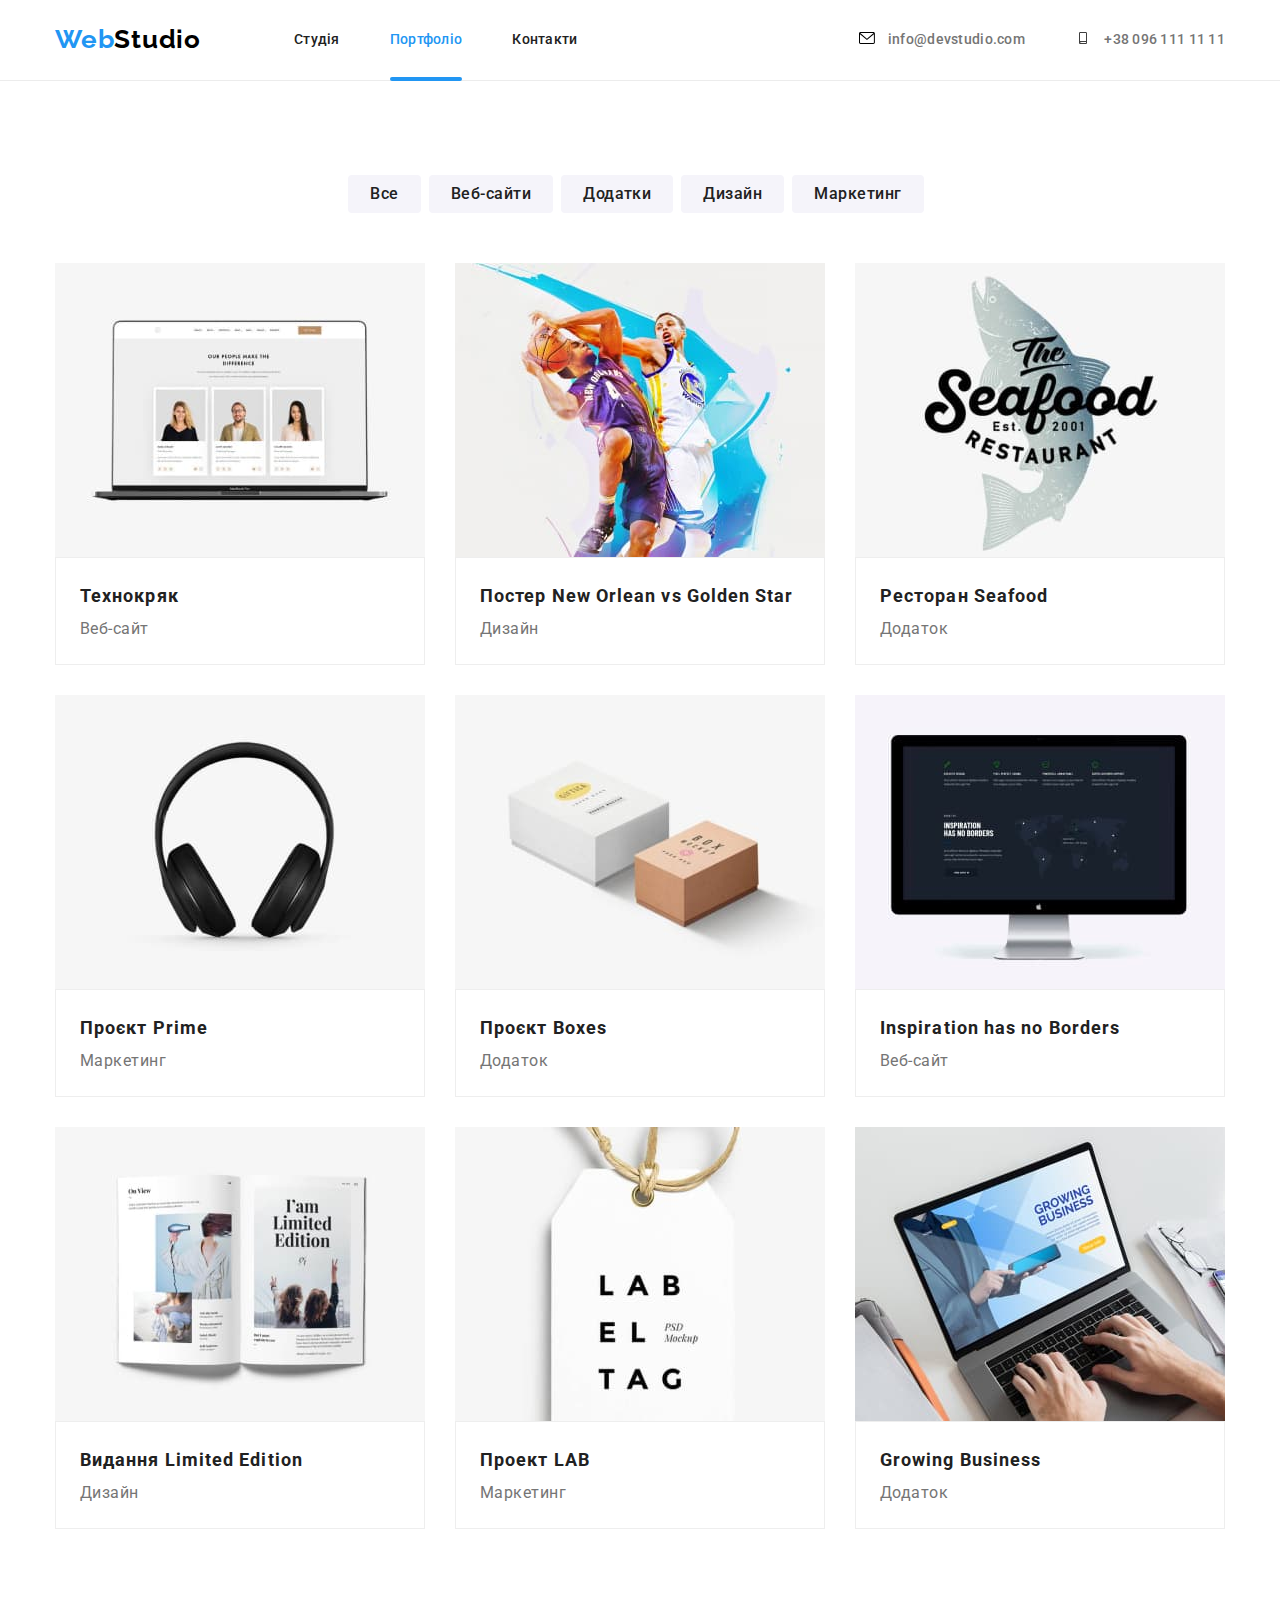
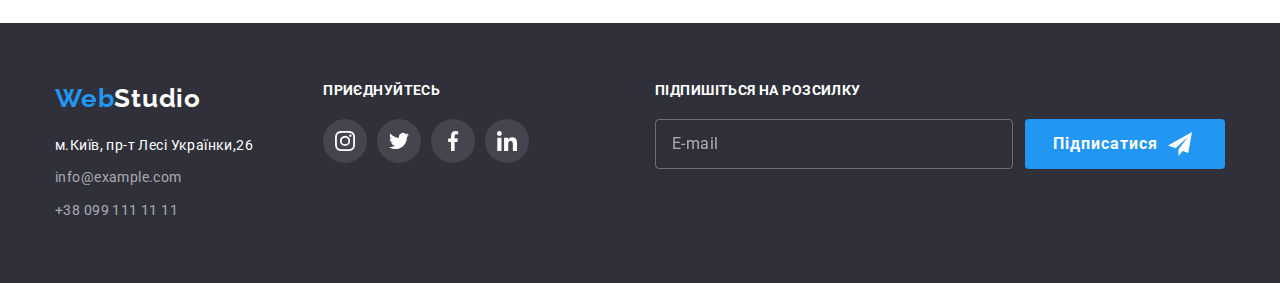
==== portfolio.html @ e6378327 "add scss" ====
<!DOCTYPE html>
<html lang="uk">
  <head>
    <meta charset="UTF-8" />
    <meta http-equiv="X-UA-Compatible" content="IE=edge" />
    <meta name="viewport" content="width=device-width, initial-scale=1.0" />
    <link rel="preconnect" href="https://fonts.googleapis.com" />
    <link rel="preconnect" href="https://fonts.gstatic.com" crossorigin />
    <link
      rel="stylesheet"
      href="https://cdnjs.cloudflare.com/ajax/libs/modern-normalize/1.0.0/modern-normalize.min.css"
    />
    <link
      href="https://fonts.googleapis.com/css2?family=Raleway:wght@700&family=Roboto:wght@400;500;700;900&display=swap"
      rel="stylesheet"
    />
    <link rel="stylesheet" href="./css/style.css" />
    <link rel="stylesheet" href="./css/main.min.css" />
    <title>Портфоліо</title>
  </head>
  <body>
    <header class="page-header">
      <div class="container header-flex">
        <a href="./index.html" class="site-logo"
          ><span class="web-logo-part">Web</span>Studio</a
        >
        <nav class="header-nav">
          <ul class="site-nav-list">
            <li class="item">
              <a class="link" href="./index.html">Студія</a>
            </li>
            <li class="item">
              <a class="link current" href="./portfolio.html">Портфоліо</a>
            </li>
            <li class="item">
              <a class="link" href="">Контакти</a>
            </li>
          </ul>
        </nav>
        <ul class="contact-links">
          <li class="item">
            <a class="link" href="mailto:info@devstudio.com">
              <svg class="header-icons" width="16" height="12">
                <use href="./images/icons.svg#icon-envelope"></use>
              </svg>
              info@devstudio.com</a
            >
          </li>
          <li class="item">
            <a class="link" href="tel:+380961111111">
              <svg class="header-icons" width="16" height="12">
                <use href="./images/icons.svg#icon-smartphone"></use>
              </svg>
              +38 096 111 11 11</a
            >
          </li>
        </ul>
      </div>
    </header>

    <main class="portfolio-main">
      <section class="filtr-btns">
        <div class="container">
          <ul class="buttons-list">
            <li class="btn-item">
              <button type="button" class="filtr-btn">Все</button>
            </li>
            <li class="btn-item">
              <button type="button" class="filtr-btn">Веб-сайти</button>
            </li>
            <li class="btn-item">
              <button type="button" class="filtr-btn">Додатки</button>
            </li>
            <li class="btn-item">
              <button type="button" class="filtr-btn">Дизайн</button>
            </li>
            <li class="btn-item">
              <button type="button" class="filtr-btn">Маркетинг</button>
            </li>
          </ul>

          <ul class="filtr-items-list">
            <li class="filtr-item">
              <div class="overlay-wrapper">
                <img
                  class="filtr-img"
                  src="./images/img-portfolio1.jpg"
                  alt="Приклад веб-сайта"
                  width="370"
                />
                <p class="overlay-text">
                  Ресурс пропонує комплексні пропозиції з різним рівнем
                  функціоналу та сервісів. Все це дозволить відвідувачу отримати
                  вичерпні відомості про компанію чи приватну особу.
                </p>
              </div>
              <div class="item-description-box">
                <h3 class="item-description-title">Технокряк</h3>
                <p class="item-description-text">Веб-сайт</p>
              </div>
            </li>
            <li class="filtr-item">
              <div class="overlay-wrapper">
                <img
                  class="filtr-img"
                  src="./images/img-portfolio2.jpg"
                  alt="Баскетбольний постер"
                  width="370"
                />
                <p class="overlay-text">
                  Ресурс пропонує комплексні пропозиції з різним рівнем
                  функціоналу та сервісів. Все це дозволить відвідувачу отримати
                  вичерпні відомості про компанію чи приватну особу.
                </p>
              </div>
              <div class="item-description-box">
                <h3 class="item-description-title">
                  Постер New Orlean vs Golden Star
                </h3>
                <p class="item-description-text">Дизайн</p>
              </div>
            </li>
            <li class="filtr-item">
              <div class="overlay-wrapper">
                <img
                  class="filtr-img"
                  src="./images/img-portfolio3.jpg"
                  alt="Логотип рибного ресторану"
                  width="370"
                />
                <p class="overlay-text">
                  Ресурс пропонує комплексні пропозиції з різним рівнем
                  функціоналу та сервісів. Все це дозволить відвідувачу отримати
                  вичерпні відомості про компанію чи приватну особу.
                </p>
              </div>
              <div class="item-description-box">
                <h3 class="item-description-title">Ресторан Seafood</h3>
                <p class="item-description-text">Додаток</p>
              </div>
            </li>
            <li class="filtr-item">
              <div class="overlay-wrapper">
                <img
                  class="filtr-img"
                  src="./images/img-portfolio4.jpg"
                  alt="Зображення навушників"
                  width="370"
                />
                <p class="overlay-text">
                  Ресурс пропонує комплексні пропозиції з різним рівнем
                  функціоналу та сервісів. Все це дозволить відвідувачу отримати
                  вичерпні відомості про компанію чи приватну особу.
                </p>
              </div>
              <div class="item-description-box">
                <h3 class="item-description-title">Проєкт Prime</h3>
                <p class="item-description-text">Маркетинг</p>
              </div>
            </li>
            <li class="filtr-item">
              <div class="overlay-wrapper">
                <img
                  class="filtr-img"
                  src="./images/img-portfolio5.jpg"
                  alt="Зображення коробок"
                  width="370"
                />
                <p class="overlay-text">
                  Ресурс пропонує комплексні пропозиції з різним рівнем
                  функціоналу та сервісів. Все це дозволить відвідувачу отримати
                  вичерпні відомості про компанію чи приватну особу.
                </p>
              </div>
              <div class="item-description-box">
                <h3 class="item-description-title">Проєкт Boxes</h3>
                <p class="item-description-text">Додаток</p>
              </div>
            </li>
            <li class="filtr-item">
              <div class="overlay-wrapper">
                <img
                  class="filtr-img"
                  src="./images/img-portfolio6.jpg"
                  alt="Зображення комп'ютера"
                  width="370"
                />
                <p class="overlay-text">
                  Ресурс пропонує комплексні пропозиції з різним рівнем
                  функціоналу та сервісів. Все це дозволить відвідувачу отримати
                  вичерпні відомості про компанію чи приватну особу.
                </p>
              </div>
              <div class="item-description-box">
                <h3 class="item-description-title">
                  Inspiration has no Borders
                </h3>
                <p class="item-description-text">Веб-сайт</p>
              </div>
            </li>
            <li class="filtr-item">
              <div class="overlay-wrapper">
                <img
                  class="filtr-img"
                  src="./images/img-portfolio7.jpg"
                  alt="Зображення журналу"
                  width="370"
                />
                <p class="overlay-text">
                  Ресурс пропонує комплексні пропозиції з різним рівнем
                  функціоналу та сервісів. Все це дозволить відвідувачу отримати
                  вичерпні відомості про компанію чи приватну особу.
                </p>
              </div>
              <div class="item-description-box">
                <h3 class="item-description-title">Видання Limited Edition</h3>
                <p class="item-description-text">Дизайн</p>
              </div>
            </li>
            <li class="filtr-item">
              <div class="overlay-wrapper">
                <img
                  src="./images/img-portfolio8.jpg"
                  class="filtr-img"
                  alt="Лейбл"
                  width="370"
                />
                <p class="overlay-text">
                  Ресурс пропонує комплексні пропозиції з різним рівнем
                  функціоналу та сервісів. Все це дозволить відвідувачу отримати
                  вичерпні відомості про компанію чи приватну особу.
                </p>
              </div>
              <div class="item-description-box">
                <h3 class="item-description-title">Проект LAB</h3>
                <p class="item-description-text">Маркетинг</p>
              </div>
            </li>
            <li class="filtr-item">
              <div class="overlay-wrapper">
                <img
                  class="filtr-img"
                  src="./images/img-portfolio9.jpg"
                  alt="Зображення праці за ноутбуком"
                  width="370"
                />
                <p class="overlay-text">
                  Ресурс пропонує комплексні пропозиції з різним рівнем
                  функціоналу та сервісів. Все це дозволить відвідувачу отримати
                  вичерпні відомості про компанію чи приватну особу.
                </p>
              </div>

              <div class="item-description-box">
                <h3 class="item-description-title">Growing Business</h3>
                <p class="item-description-text">Додаток</p>
              </div>
            </li>
          </ul>
        </div>
      </section>
    </main>

    <footer class="footer">
      <div class="container footer-container">
        <div class="contact-footer-links">
          <a href="./index.html" class="footer-logo"
            ><span class="web-logo-part">Web</span>Studio</a
          >
          <address>
            <ul class="address-list">
              <li class="address-item">
                <a
                  class="footer-address-link"
                  href="https://goo.gl/maps/e4QjuGKhDgKKB4nHA"
                  target="_blank"
                  rel="noopener norefferer nofollow"
                  >м.Київ, пр-т Лесі Українки,26</a
                >
              </li>
              <li class="address-item">
                <a class="link" href="mailto:info@example.com"
                  >info@example.com</a
                >
              </li>
              <li class="address-item">
                <a class="link" href="tel:+380991111111" target="_blank"
                  >+38 099 111 11 11</a
                >
              </li>
            </ul>
          </address>
        </div>

        <div class="footer-soc">
          <h3 class="footer-title">приєднуйтесь</h3>
          <ul class="footer-soc-list">
            <li class="footer-soc-item">
              <a href="https://www.instagram.com" class="footer-soc-link">
                <svg class="footer-soc-icon" width="20" height="20">
                  <use href="./images/icons.svg#icon-instagram-2"></use>
                </svg>
              </a>
            </li>
            <li class="footer-soc-item">
              <a
                href="https://twitter.com/home?lang=uk"
                class="footer-soc-link"
              >
                <svg class="footer-soc-icon" width="20" height="20">
                  <use href="./images/icons.svg#icon-twitter"></use>
                </svg>
              </a>
            </li>
            <li class="footer-soc-item">
              <a href="https://www.facebook.com" class="footer-soc-link">
                <svg class="footer-soc-icon" width="20" height="20">
                  <use href="./images/icons.svg#icon-facebook-1"></use>
                </svg>
              </a>
            </li>
            <li class="footer-soc-item">
              <a href="https://www.linkedin.com" class="footer-soc-link">
                <svg class="footer-soc-icon" width="20" height="20">
                  <use href="./images/icons.svg#icon-linkedin-1"></use>
                </svg>
              </a>
            </li>
          </ul>
        </div>
        <form class="footer-newsletter">
          <h3 class="newsletter-title">Підпишіться на розсилку</h3>

          <div class="newsletter">
            <input type="email" name="footer-email" placeholder="E-mail" />
            <button type="submit" class="newsletter-btn">
              Підписатися
              <svg class="send-icon" height="24" width="24">
                <use href="./images/icons.svg#icon-send"></use>
              </svg>
            </button>
          </div>
        </form>
      </div>
    </footer>
  </body>
</html>
---- css/main.min.css ----
body{font-family:"Roboto",sans-serif;color:var(--title-text-color)}h1,h2,h3{color:var(--title-main-color);margin:0}ul{list-style:none;margin:0;padding:0}img{display:block;max-width:100%;height:auto}p{margin:0}.container{width:1200px;padding-left:15px;padding-right:15px;margin-left:auto;margin-right:auto}.site-logo{padding-top:24px;padding-bottom:25px;margin-right:93px;font-family:"Raleway";font-weight:700;font-size:26px;line-height:1.19;letter-spacing:.03em;color:#000;text-decoration:none}.web-logo-part{color:var(--logo-secondary-color)}.soc-link{display:flex;width:100%;height:100%;border-radius:50%;justify-content:center;align-items:center;transition:background-color 250ms cubic-bezier(0.4, 0, 0.2, 1)}.soc-links-item{height:44px;width:44px}.soc-links-list{display:flex;justify-content:center;gap:10px}.soc-links-icon{fill:#afb1b8;transition:fill 250ms cubic-bezier(0.4, 0, 0.2, 1)}.soc-link:hover,.soc-link:focus{background-color:var(--logo-secondary-color)}.soc-link:hover .soc-links-icon,.soc-link:focus .soc-links-icon{fill:var(--background-color)}.backdrop{position:fixed;top:0;left:0;width:100%;height:100%;background:rgba(0,0,0,.2);transition:opacity 500ms linear,visibility 500ms}.backdrop.is-hidden{opacity:0;pointer-events:none;visibility:hidden}.modal-close{position:absolute;top:8px;right:8px;width:30px;height:30px;border-radius:50%;background:#fff;border:1px solid rgba(0,0,0,.1);cursor:pointer}.modal-title{font-weight:700;font-size:20px;margin-bottom:12px;line-height:1.15;text-align:center;letter-spacing:.03em;color:var(--title-main-color)}.close-icon{position:absolute;top:50%;left:50%;transform:translate(-50%, -50%);transition:fill 250ms cubic-bezier(0.4, 0, 0.2, 1)}.close-icon:hover,.close-icon:focus{fill:var(--logo-secondary-color)}.form-input{width:100%;height:40px;padding-left:42px;border:1px solid rgba(33,33,33,.2);border-radius:4px;outline:rgba(0,0,0,0);transition:borde-color 250ms cubic-bezier(0.4, 0, 0.2, 1)}.input-title{font-size:12px;line-height:1.16;letter-spacing:.01em;color:#757575;display:block;margin-bottom:4px}.input-wrap:not(:first-child){margin-top:10px}.feedback-form{width:100%;height:120px;padding:12px 16px;margin-bottom:20px;border:1px solid rgba(33,33,33,.2);border-radius:4px;resize:none;outline:rgba(0,0,0,0)}.user-policy-field{margin-bottom:30px}.check-label{font-size:14px;line-height:1.71;letter-spacing:.03em;color:var(--title-text-color);display:flex;align-items:center;cursor:pointer}.user-policy{color:var(--logo-secondary-color);margin-left:5px}.check-label .checkbox-wrap{width:16px;height:15px;display:flex;justify-content:center;align-items:center;border:1.75px solid #212121;border-radius:4px;margin-right:7px;transition:background-color 250ms linear}.policy-check{fill:rgba(0,0,0,0)}.input-check:checked+.checkbox-wrap{background-color:var(--logo-secondary-color);border:none}.input-check:focus+.checkbox-wrap{border-color:var(--logo-secondary-color)}.input-check:checked+.checkbox-wrap .policy-check{fill:var(--background-color)}.input-icon-thumb{position:relative}.modal-icon{position:absolute;top:50%;left:15px;transform:translateY(-50%);transition:fill 250ms cubic-bezier(0.4, 0, 0.2, 1)}.feedback-form::-moz-placeholder{font-size:12px;line-height:1.16;letter-spacing:.01em;color:rgba(117,117,117,.5)}.feedback-form:-ms-input-placeholder{font-size:12px;line-height:1.16;letter-spacing:.01em;color:rgba(117,117,117,.5)}.feedback-form::placeholder{font-size:12px;line-height:1.16;letter-spacing:.01em;color:rgba(117,117,117,.5)}.form-input:focus{border-color:var(--logo-secondary-color)}.form-input:focus+.modal-icon{fill:var(--logo-secondary-color)}.feedback-form:focus{border-color:var(--logo-secondary-color)}.modal-send-btn{display:flex;align-items:center;text-align:center;width:200px;height:50px;margin:0 auto;padding:10px 52px;background:#188ce8;border-radius:4px;cursor:pointer;border-color:rgba(0,0,0,0);font-weight:700;font-size:16px;line-height:1.88;letter-spacing:.06em;color:#fff;transition:transform 250ms cubic-bezier(0.4, 0, 0.2, 1),box-shadow 250ms cubic-bezier(0.4, 0, 0.2, 1)}.modal-send-btn:hover,.modal-send-btn:focus{transform:scale(1.02);box-shadow:0px 4px 4px rgba(0,0,0,.15)}.modal{position:absolute;top:50%;left:50%;transform:translate(-50%, -50%);width:528px;height:581px;padding:40px;background:#fff;box-shadow:0px 1px 3px rgba(0,0,0,.12),0px 1px 1px rgba(0,0,0,.14),0px 2px 1px rgba(0,0,0,.2);border-radius:4px}.overlay-wrapper{position:relative;overflow:hidden}.overlay-text{position:absolute;top:0;left:0;bottom:-1px;padding:63px 24px;font-size:18px;line-height:1.55;letter-spacing:.03em;color:#fff;transform:translateY(100%);background-color:rgba(33,150,243,.9);transition:transform 250ms cubic-bezier(0.4, 0, 0.2, 1),background-color 250ms cubic-bezier(0.4, 0, 0.2, 1)}.filtr-item:hover .overlay-text,.filtr-item:focus .overlay-text{transform:translateY(0)}.buttons-list{display:flex;justify-content:center}.btn-item{margin-right:8px}.buttons-list{margin-bottom:50px}.buttons-list .filtr-btn{padding:6px 22px;background:#f5f4fa;border-radius:4px;border-width:0px;font-family:"Roboto";font-style:normal;font-weight:500;font-size:16px;line-height:1.62;text-align:center;letter-spacing:.03em;color:#212121;cursor:pointer;transition:background-color 250ms cubic-bezier(0.4, 0, 0.2, 1),color 250ms cubic-bezier(0.4, 0, 0.2, 1),box-shadow 250ms cubic-bezier(0.4, 0, 0.2, 1)}.header-flex{display:flex;align-items:center}.site-nav-list{display:flex;align-items:center}.contact-links{display:flex;align-items:center}.page-header{background:var(--background-color)}.site-nav-list .link{padding-bottom:32px;padding-top:32px}.site-nav-list .item:not(:last-child){margin-right:50px}.site-nav-list .link{display:block;font-weight:500;font-size:14px;line-height:1.14;letter-spacing:.02em;color:var(--title-main-color);text-decoration:none;transition:color 250ms cubic-bezier(0.4, 0, 0.2, 1)}.site-nav-list .link:hover,.site-nav-list .link:focus{color:var(--logo-secondary-color)}.site-nav-list .link.current{color:var(--logo-secondary-color)}.header-nav .link{position:relative}.current::after{position:absolute;bottom:-1px;left:0;content:"";display:block;background:var(--logo-secondary-color);border-radius:2px;width:100%;height:4px}.contact-links .link{display:block;font-weight:500;font-size:14px;line-height:1.14;letter-spacing:.02em;color:var(--title-text-color);text-decoration:none;padding-bottom:32px;padding-top:32px}.contact-links{margin-left:auto}.header-icons{margin-right:10px;transition:fill 250ms cubic-bezier(0.4, 0, 0.2, 1)}.contact-links .item:not(:last-child){margin-right:50px}.link:hover .header-icons,.link:focus .header-icons{fill:var(--logo-secondary-color)}.link:hover,.link:focus{color:var(--logo-secondary-color)}.link{position:relative;transition:color 250ms cubic-bezier(0.4, 0, 0.2, 1)}.hero{background:#2f303a;background-image:linear-gradient(rgba(47, 48, 58, 0.4), rgba(47, 48, 58, 0.4)),url(../images/Img.jpg);margin:1600px;margin:0 auto;text-align:center;padding-bottom:200px;padding-top:200px}.hero-title{font-weight:900;font-size:44px;line-height:1.36;text-align:center;letter-spacing:.06em;text-transform:uppercase;color:var(--background-color);margin-bottom:40px}.hero-btn{font-weight:700;font-size:16px;font-family:inherit;line-height:1.87;align-items:center;text-align:center;letter-spacing:.06em;cursor:pointer;color:var(--background-color);background:var(--logo-secondary-color);box-shadow:0px 4px 4px rgba(0,0,0,.15);border-radius:4px;padding:10px 32px 10px 32px;min-width:200px;border:none;transition:transform 250ms cubic-bezier(0.4, 0, 0.2, 1)}.hero-btn:hover,.hero-btn:focus{transform:scale(1.2)}main{background:var(--background-color)}.benefits{padding-top:94px;padding-bottom:94px}.benefits-list{display:flex}.benefits-item:not(:last-child){margin-right:30px}.benefits-item{max-width:270px}.benefits-list .title{font-weight:700;font-size:14px;line-height:1.14;letter-spacing:.03em;text-transform:uppercase;margin-bottom:10px}.benefits-list .text{font-size:14px;line-height:1.71;letter-spacing:.03em;color:var(--title-text-color)}.icon-box{display:flex;justify-content:center;align-items:center;height:120px;background:#f5f4fa;border-radius:4px;margin-bottom:30px}.services{padding-bottom:94px}.section-title{font-weight:700;font-size:36px;line-height:1.16;text-align:center;letter-spacing:.03em;color:var(--title-main-color);margin-bottom:50px}.services-list{display:flex}.img-item:not(:last-child){margin-right:30px}.services-thumb{position:relative}.services-description{position:absolute;font-weight:700;font-size:14px;line-height:1.14;text-align:center;letter-spacing:.03em;text-transform:uppercase;color:#fff;background:rgba(47,48,58,.8);width:100%;padding:27px;bottom:0}.team{background:#f5f4fa;padding-top:94px;padding-bottom:94px}.team-list{display:flex}.team-list .team-member{background:var(--background-color);box-shadow:0px 1px 3px rgba(0,0,0,.12),0px 1px 1px rgba(0,0,0,.14),0px 2px 1px rgba(0,0,0,.2);border-radius:0px 0px 4px 4px;width:270px;height:428px}.team-list .team-member:not(:last-child){margin-right:30px}.team-list .title{font-weight:500;font-size:16px;line-height:1.18;text-align:center;letter-spacing:.03em;color:var(--title-main-color);margin-bottom:10px}.team-list .text{font-size:16px;line-height:1.18;text-align:center;letter-spacing:.03em;color:var(--title-text-color);margin-bottom:16px}.description-container{padding-top:30px;padding-bottom:30px}.clients{padding:94px 0}.clients-list{display:flex;justify-content:center;gap:30px}.clients-list-item{width:170px;height:92px}.clients-link{display:flex;justify-content:center;align-items:center;height:100%;width:100%;border:1px solid #afb1b8;border-radius:4px;transition:border-color 250ms cubic-bezier(0.4, 0, 0.2, 1)}.clients-icon{fill:#afb1b8;transition:fill 250ms cubic-bezier(0.4, 0, 0.2, 1)}.clients-link:hover .clients-icon,.clients-link:focus .clients-icon{fill:var(--logo-secondary-color)}.clients-link:hover,.clients-link:focus{border-color:var(--logo-secondary-color)}.footer{background:#2f303a;padding-top:60px;padding-bottom:60px}.footer-logo{font-family:"Raleway",sans-serif;font-weight:700;font-size:26px;line-height:1.19;letter-spacing:.03em;color:var(--background-color);text-decoration:none;margin-bottom:20px;display:inline-block}.web-logo-part{color:var(--logo-secondary-color)}.address-list .address-item:not(:last-child){margin-bottom:9px}.address-list .footer-address-link{font-size:14px;line-height:1.71;letter-spacing:.03em;color:var(--background-color);text-decoration:none;font-style:normal;transition:color 250ms cubic-bezier(0.4, 0, 0.2, 1)}.address-list .footer-address-link:hover,.address-list .footer-address-link:focus{color:var(--logo-secondary-color)}.address-list .link{font-size:14px;line-height:1.71;letter-spacing:.03em;color:rgba(255,255,255,.6);text-decoration:none;font-style:normal;transition:color 250ms cubic-bezier(0.4, 0, 0.2, 1)}.address-list .link:hover,.address-list .link:focus{color:var(--logo-secondary-color)}.footer-title{font-weight:700;margin-bottom:20px;font-size:14px;line-height:1.14;letter-spacing:.03em;text-transform:uppercase;color:var(--background-color)}.footer-soc{margin-left:70px;align-items:baseline}.footer-soc-list{display:flex;justify-content:center;align-items:center;gap:10px}.footer-soc-icon{fill:var(--background-color)}.footer-soc-link{display:flex;align-items:center;justify-content:center;width:44px;height:44px;border-radius:50%;background:rgba(255,255,255,.1);transition:background-color 250ms cubic-bezier(0.4, 0, 0.2, 1)}.footer-soc-link:hover,.footer-soc-link:focus{background-color:var(--logo-secondary-color)}.footer-container{display:flex}.footer-newsletter{margin-left:auto}.newsletter-title{margin-bottom:20px;font-weight:700;font-size:14px;line-height:1.14;letter-spacing:.03em;text-transform:uppercase;color:#fff}.newsletter{display:flex}.newsletter input{width:358px;height:50px;padding-left:16px;border:1px solid rgba(255,255,255,.3);filter:drop-shadow(0px 4px 4px rgba(0, 0, 0, 0.15));border-radius:4px;background-color:rgba(0,0,0,0);transition:border-color 250ms cubic-bezier(0.4, 0, 0.2, 1);outline:none;color:#fff}.newsletter input::-moz-placeholder{font-size:16px;line-height:20px;letter-spacing:.03em;color:rgba(255,255,255,.6)}.newsletter input:-ms-input-placeholder{font-size:16px;line-height:20px;letter-spacing:.03em;color:rgba(255,255,255,.6)}.newsletter input::placeholder{font-size:16px;line-height:20px;letter-spacing:.03em;color:rgba(255,255,255,.6)}.newsletter input:focus{border-color:var(--logo-secondary-color)}.newsletter-btn{display:flex;align-items:center;text-align:center;width:200px;padding:10px 28px;margin-left:12px;font-weight:700;font-size:16px;line-height:1.88;letter-spacing:.06em;color:#fff;background:var(--logo-secondary-color);border-radius:4px;outline:none;border:none;transition:transform 250ms cubic-bezier(0.4, 0, 0.2, 1),box-shadow 250ms cubic-bezier(0.4, 0, 0.2, 1)}.newsletter-btn:hover,.newsletter-btn:focus{transform:scale(1.02)}.send-icon{fill:#fff;margin-left:10px}.page-header{border-bottom:1px solid #ececec}.portfolio-main{background:var(--background-color);padding:94px 0}.filtr-items-list .filtr-item:hover,.filtr-items-list .filtr-item:focus{box-shadow:0px 1px 1px rgba(0,0,0,.12),0px 4px 4px rgba(0,0,0,.06),1px 4px 6px rgba(0,0,0,.16)}.buttons-list .filtr-btn:hover,.buttons-list .filtr-btn:focus{background-color:var(--logo-secondary-color);color:var(--background-color);box-shadow:0px 3px 1px rgba(0,0,0,.1),0px 1px 2px rgba(0,0,0,.08),0px 2px 2px rgba(0,0,0,.12)}.filtr-items-list{display:flex;flex-wrap:wrap}.filtr-items-list .item-description-title{font-weight:700;font-size:18px;line-height:2;letter-spacing:.06em;color:var(--title-main-color)}.filtr-items-list .item-description-text{font-size:16px;line-height:1.87;letter-spacing:.03em;color:var(--title-text-color)}.filtr-items-list .filtr-item{background:var(--background-color);width:370px;margin-right:30px;margin-bottom:30px;transition:box-shadow 250ms cubic-bezier(0.4, 0, 0.2, 1)}.filtr-items-list .filtr-item:nth-child(3n){margin-right:0px}.filtr-items-list .filtr-item:nth-last-child(-n+3){margin-bottom:0}.item-description-box{padding:20px 24px;border:1px solid #eee}:root{--title-main-color:#212121;--logo-secondary-color:#2196F3;--title-text-color:#757575;--background-color:#FFFFFF}.visually-hidden{position:absolute;white-space:nowrap;width:1px;height:1px;overflow:hidden;border:0;padding:0;clip:rect(0 0 0 0);-webkit-clip-path:inset(50%);clip-path:inset(50%);margin:-1px}/*# sourceMappingURL=main.min.css.map */
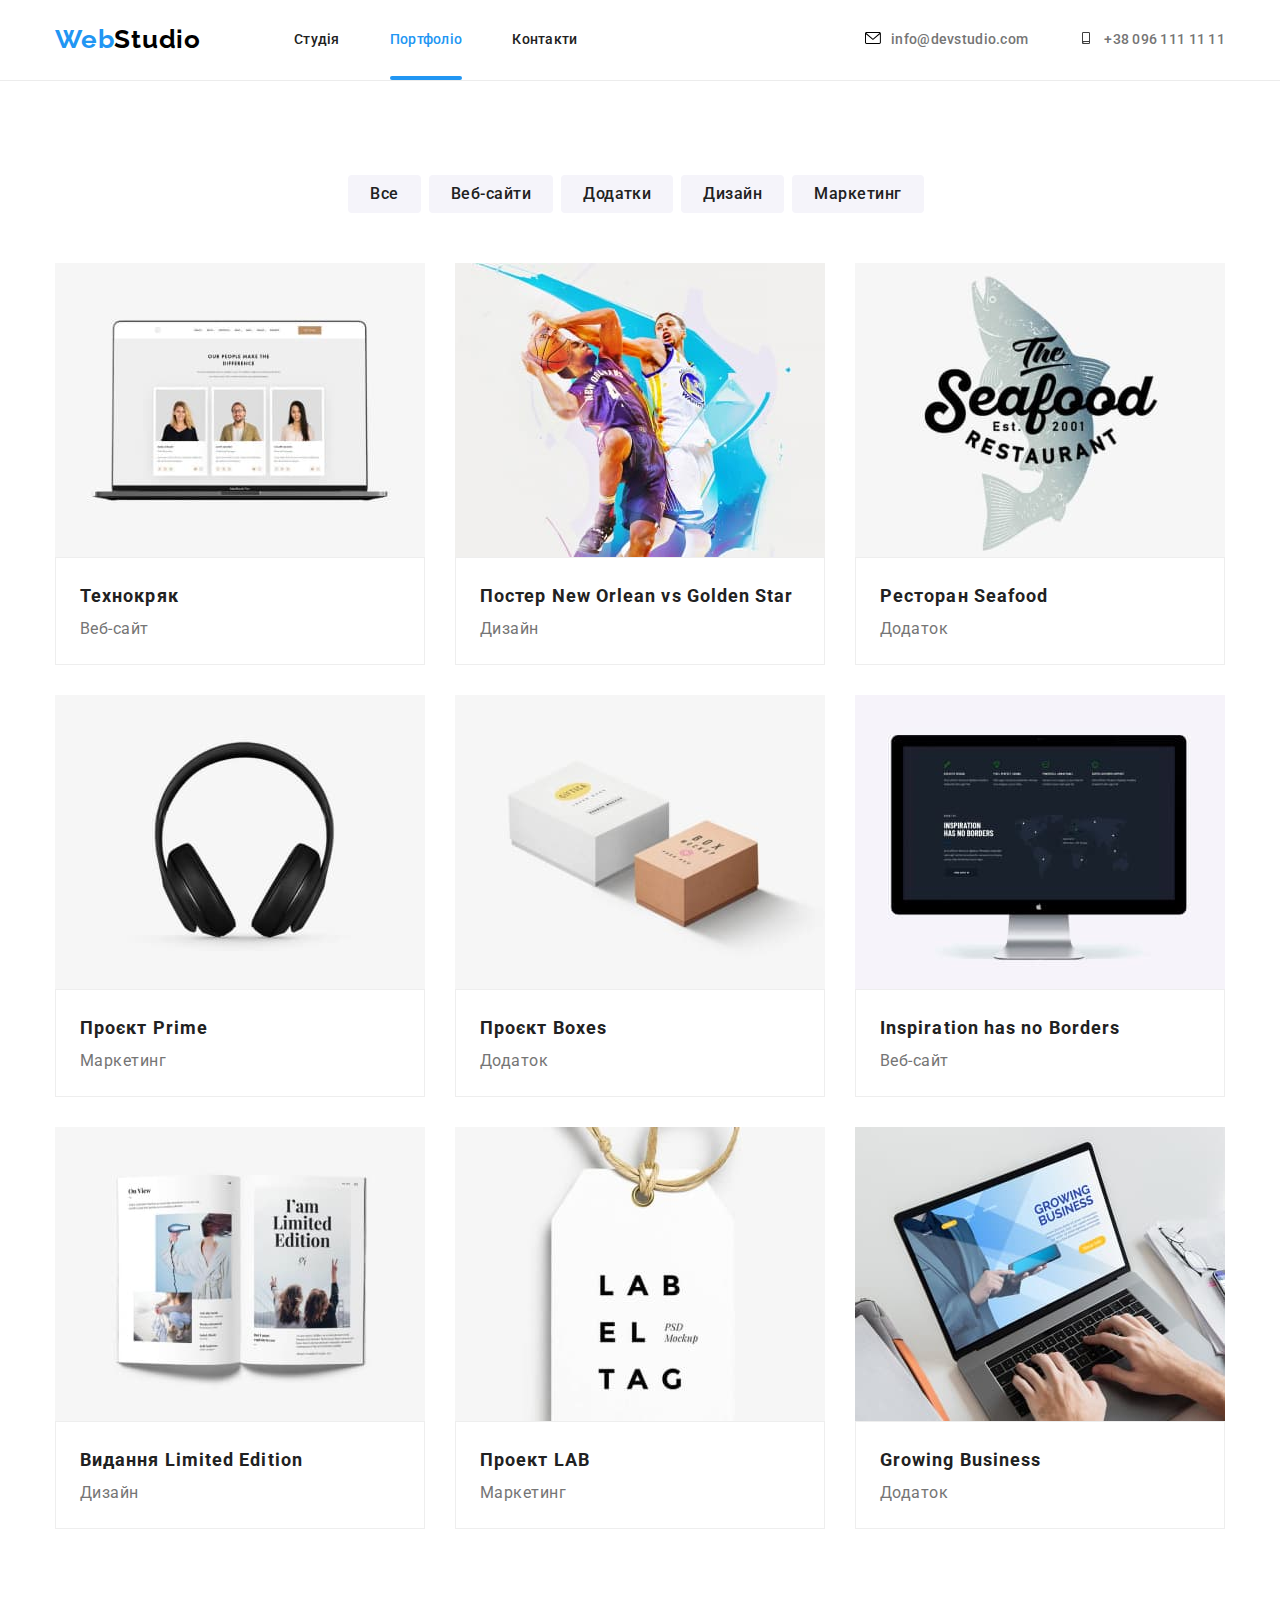
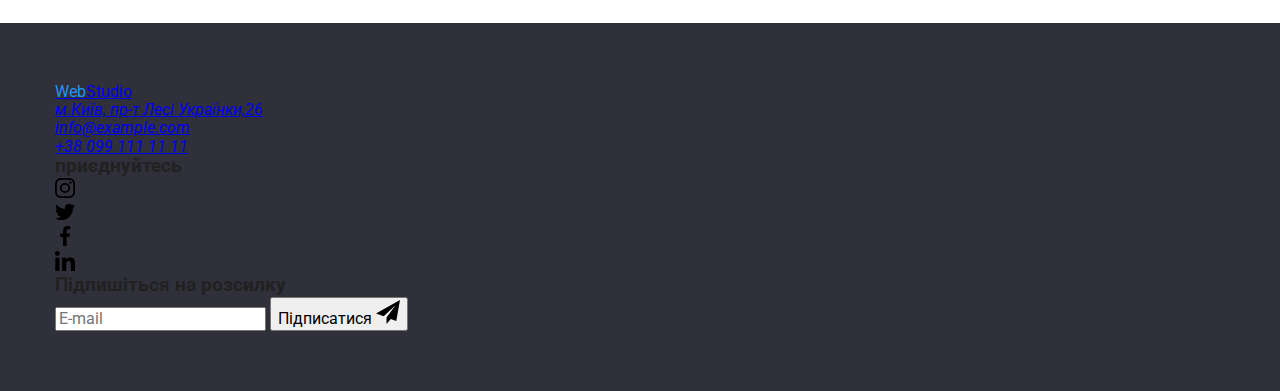
==== commit c45695d3: "finished hw7 with changed name of classes(BEM) and fully on SCSS" ====
--- a/portfolio.html
+++ b/portfolio.html
@@ -14,45 +14,41 @@
       href="https://fonts.googleapis.com/css2?family=Raleway:wght@700&family=Roboto:wght@400;500;700;900&display=swap"
       rel="stylesheet"
     />
-    <link rel="stylesheet" href="./css/style.css" />
+    <!-- <link rel="stylesheet" href="./css/style.css" /> -->
     <link rel="stylesheet" href="./css/main.min.css" />
     <title>Портфоліо</title>
   </head>
   <body>
-    <header class="page-header">
-      <div class="container header-flex">
-        <a href="./index.html" class="site-logo"
-          ><span class="web-logo-part">Web</span>Studio</a
+    <header class="header">
+      <div class="container header__container">
+        <a href="./index.html" class="logo"
+          ><span class="logo__web-part">Web</span>Studio</a
         >
-        <nav class="header-nav">
-          <ul class="site-nav-list">
-            <li class="item">
-              <a class="link" href="./index.html">Студія</a>
-            </li>
-            <li class="item">
-              <a class="link current" href="./portfolio.html">Портфоліо</a>
-            </li>
-            <li class="item">
-              <a class="link" href="">Контакти</a>
+        <nav class="navigation">
+          <ul class="navigation__list">
+            <li class="navigation__item">
+              <a class="navigation__link" href="./index.html">Студія</a>
+            </li>
+            <li class="navigation__item">
+              <a class="navigation__link current" href="./portfolio.html">Портфоліо</a>
+            </li>
+            <li class="navigation__item">
+              <a class="navigation__link" href="">Контакти</a>
             </li>
           </ul>
         </nav>
-        <ul class="contact-links">
-          <li class="item">
-            <a class="link" href="mailto:info@devstudio.com">
-              <svg class="header-icons" width="16" height="12">
+        <ul class="contact">
+          <li class="contact__item">
+            <a class="contact__link" href="mailto:info@devstudio.com">
+              <svg class="contact__icon" width="16" height="12">
                 <use href="./images/icons.svg#icon-envelope"></use>
-              </svg>
-              info@devstudio.com</a
-            >
+              </svg>info@devstudio.com</a>
           </li>
-          <li class="item">
-            <a class="link" href="tel:+380961111111">
-              <svg class="header-icons" width="16" height="12">
+          <li class="contact__item">
+            <a class="contact__link" href="tel:+380961111111">
+              <svg class="contact__icon" width="16" height="12">
                 <use href="./images/icons.svg#icon-smartphone"></use>
-              </svg>
-              +38 096 111 11 11</a
-            >
+              </svg>+38 096 111 11 11</a>
           </li>
         </ul>
       </div>
@@ -265,7 +261,7 @@
       <div class="container footer-container">
         <div class="contact-footer-links">
           <a href="./index.html" class="footer-logo"
-            ><span class="web-logo-part">Web</span>Studio</a
+            ><span class="logo__web-part">Web</span>Studio</a
           >
           <address>
             <ul class="address-list">
--- a/css/main.min.css
+++ b/css/main.min.css
@@ -1 +1 @@
-body{font-family:"Roboto",sans-serif;color:var(--title-text-color)}h1,h2,h3{color:var(--title-main-color);margin:0}ul{list-style:none;margin:0;padding:0}img{display:block;max-width:100%;height:auto}p{margin:0}.container{width:1200px;padding-left:15px;padding-right:15px;margin-left:auto;margin-right:auto}.site-logo{padding-top:24px;padding-bottom:25px;margin-right:93px;font-family:"Raleway";font-weight:700;font-size:26px;line-height:1.19;letter-spacing:.03em;color:#000;text-decoration:none}.web-logo-part{color:var(--logo-secondary-color)}.soc-link{display:flex;width:100%;height:100%;border-radius:50%;justify-content:center;align-items:center;transition:background-color 250ms cubic-bezier(0.4, 0, 0.2, 1)}.soc-links-item{height:44px;width:44px}.soc-links-list{display:flex;justify-content:center;gap:10px}.soc-links-icon{fill:#afb1b8;transition:fill 250ms cubic-bezier(0.4, 0, 0.2, 1)}.soc-link:hover,.soc-link:focus{background-color:var(--logo-secondary-color)}.soc-link:hover .soc-links-icon,.soc-link:focus .soc-links-icon{fill:var(--background-color)}.backdrop{position:fixed;top:0;left:0;width:100%;height:100%;background:rgba(0,0,0,.2);transition:opacity 500ms linear,visibility 500ms}.backdrop.is-hidden{opacity:0;pointer-events:none;visibility:hidden}.modal-close{position:absolute;top:8px;right:8px;width:30px;height:30px;border-radius:50%;background:#fff;border:1px solid rgba(0,0,0,.1);cursor:pointer}.modal-title{font-weight:700;font-size:20px;margin-bottom:12px;line-height:1.15;text-align:center;letter-spacing:.03em;color:var(--title-main-color)}.close-icon{position:absolute;top:50%;left:50%;transform:translate(-50%, -50%);transition:fill 250ms cubic-bezier(0.4, 0, 0.2, 1)}.close-icon:hover,.close-icon:focus{fill:var(--logo-secondary-color)}.form-input{width:100%;height:40px;padding-left:42px;border:1px solid rgba(33,33,33,.2);border-radius:4px;outline:rgba(0,0,0,0);transition:borde-color 250ms cubic-bezier(0.4, 0, 0.2, 1)}.input-title{font-size:12px;line-height:1.16;letter-spacing:.01em;color:#757575;display:block;margin-bottom:4px}.input-wrap:not(:first-child){margin-top:10px}.feedback-form{width:100%;height:120px;padding:12px 16px;margin-bottom:20px;border:1px solid rgba(33,33,33,.2);border-radius:4px;resize:none;outline:rgba(0,0,0,0)}.user-policy-field{margin-bottom:30px}.check-label{font-size:14px;line-height:1.71;letter-spacing:.03em;color:var(--title-text-color);display:flex;align-items:center;cursor:pointer}.user-policy{color:var(--logo-secondary-color);margin-left:5px}.check-label .checkbox-wrap{width:16px;height:15px;display:flex;justify-content:center;align-items:center;border:1.75px solid #212121;border-radius:4px;margin-right:7px;transition:background-color 250ms linear}.policy-check{fill:rgba(0,0,0,0)}.input-check:checked+.checkbox-wrap{background-color:var(--logo-secondary-color);border:none}.input-check:focus+.checkbox-wrap{border-color:var(--logo-secondary-color)}.input-check:checked+.checkbox-wrap .policy-check{fill:var(--background-color)}.input-icon-thumb{position:relative}.modal-icon{position:absolute;top:50%;left:15px;transform:translateY(-50%);transition:fill 250ms cubic-bezier(0.4, 0, 0.2, 1)}.feedback-form::-moz-placeholder{font-size:12px;line-height:1.16;letter-spacing:.01em;color:rgba(117,117,117,.5)}.feedback-form:-ms-input-placeholder{font-size:12px;line-height:1.16;letter-spacing:.01em;color:rgba(117,117,117,.5)}.feedback-form::placeholder{font-size:12px;line-height:1.16;letter-spacing:.01em;color:rgba(117,117,117,.5)}.form-input:focus{border-color:var(--logo-secondary-color)}.form-input:focus+.modal-icon{fill:var(--logo-secondary-color)}.feedback-form:focus{border-color:var(--logo-secondary-color)}.modal-send-btn{display:flex;align-items:center;text-align:center;width:200px;height:50px;margin:0 auto;padding:10px 52px;background:#188ce8;border-radius:4px;cursor:pointer;border-color:rgba(0,0,0,0);font-weight:700;font-size:16px;line-height:1.88;letter-spacing:.06em;color:#fff;transition:transform 250ms cubic-bezier(0.4, 0, 0.2, 1),box-shadow 250ms cubic-bezier(0.4, 0, 0.2, 1)}.modal-send-btn:hover,.modal-send-btn:focus{transform:scale(1.02);box-shadow:0px 4px 4px rgba(0,0,0,.15)}.modal{position:absolute;top:50%;left:50%;transform:translate(-50%, -50%);width:528px;height:581px;padding:40px;background:#fff;box-shadow:0px 1px 3px rgba(0,0,0,.12),0px 1px 1px rgba(0,0,0,.14),0px 2px 1px rgba(0,0,0,.2);border-radius:4px}.overlay-wrapper{position:relative;overflow:hidden}.overlay-text{position:absolute;top:0;left:0;bottom:-1px;padding:63px 24px;font-size:18px;line-height:1.55;letter-spacing:.03em;color:#fff;transform:translateY(100%);background-color:rgba(33,150,243,.9);transition:transform 250ms cubic-bezier(0.4, 0, 0.2, 1),background-color 250ms cubic-bezier(0.4, 0, 0.2, 1)}.filtr-item:hover .overlay-text,.filtr-item:focus .overlay-text{transform:translateY(0)}.buttons-list{display:flex;justify-content:center}.btn-item{margin-right:8px}.buttons-list{margin-bottom:50px}.buttons-list .filtr-btn{padding:6px 22px;background:#f5f4fa;border-radius:4px;border-width:0px;font-family:"Roboto";font-style:normal;font-weight:500;font-size:16px;line-height:1.62;text-align:center;letter-spacing:.03em;color:#212121;cursor:pointer;transition:background-color 250ms cubic-bezier(0.4, 0, 0.2, 1),color 250ms cubic-bezier(0.4, 0, 0.2, 1),box-shadow 250ms cubic-bezier(0.4, 0, 0.2, 1)}.header-flex{display:flex;align-items:center}.site-nav-list{display:flex;align-items:center}.contact-links{display:flex;align-items:center}.page-header{background:var(--background-color)}.site-nav-list .link{padding-bottom:32px;padding-top:32px}.site-nav-list .item:not(:last-child){margin-right:50px}.site-nav-list .link{display:block;font-weight:500;font-size:14px;line-height:1.14;letter-spacing:.02em;color:var(--title-main-color);text-decoration:none;transition:color 250ms cubic-bezier(0.4, 0, 0.2, 1)}.site-nav-list .link:hover,.site-nav-list .link:focus{color:var(--logo-secondary-color)}.site-nav-list .link.current{color:var(--logo-secondary-color)}.header-nav .link{position:relative}.current::after{position:absolute;bottom:-1px;left:0;content:"";display:block;background:var(--logo-secondary-color);border-radius:2px;width:100%;height:4px}.contact-links .link{display:block;font-weight:500;font-size:14px;line-height:1.14;letter-spacing:.02em;color:var(--title-text-color);text-decoration:none;padding-bottom:32px;padding-top:32px}.contact-links{margin-left:auto}.header-icons{margin-right:10px;transition:fill 250ms cubic-bezier(0.4, 0, 0.2, 1)}.contact-links .item:not(:last-child){margin-right:50px}.link:hover .header-icons,.link:focus .header-icons{fill:var(--logo-secondary-color)}.link:hover,.link:focus{color:var(--logo-secondary-color)}.link{position:relative;transition:color 250ms cubic-bezier(0.4, 0, 0.2, 1)}.hero{background:#2f303a;background-image:linear-gradient(rgba(47, 48, 58, 0.4), rgba(47, 48, 58, 0.4)),url(../images/Img.jpg);margin:1600px;margin:0 auto;text-align:center;padding-bottom:200px;padding-top:200px}.hero-title{font-weight:900;font-size:44px;line-height:1.36;text-align:center;letter-spacing:.06em;text-transform:uppercase;color:var(--background-color);margin-bottom:40px}.hero-btn{font-weight:700;font-size:16px;font-family:inherit;line-height:1.87;align-items:center;text-align:center;letter-spacing:.06em;cursor:pointer;color:var(--background-color);background:var(--logo-secondary-color);box-shadow:0px 4px 4px rgba(0,0,0,.15);border-radius:4px;padding:10px 32px 10px 32px;min-width:200px;border:none;transition:transform 250ms cubic-bezier(0.4, 0, 0.2, 1)}.hero-btn:hover,.hero-btn:focus{transform:scale(1.2)}main{background:var(--background-color)}.benefits{padding-top:94px;padding-bottom:94px}.benefits-list{display:flex}.benefits-item:not(:last-child){margin-right:30px}.benefits-item{max-width:270px}.benefits-list .title{font-weight:700;font-size:14px;line-height:1.14;letter-spacing:.03em;text-transform:uppercase;margin-bottom:10px}.benefits-list .text{font-size:14px;line-height:1.71;letter-spacing:.03em;color:var(--title-text-color)}.icon-box{display:flex;justify-content:center;align-items:center;height:120px;background:#f5f4fa;border-radius:4px;margin-bottom:30px}.services{padding-bottom:94px}.section-title{font-weight:700;font-size:36px;line-height:1.16;text-align:center;letter-spacing:.03em;color:var(--title-main-color);margin-bottom:50px}.services-list{display:flex}.img-item:not(:last-child){margin-right:30px}.services-thumb{position:relative}.services-description{position:absolute;font-weight:700;font-size:14px;line-height:1.14;text-align:center;letter-spacing:.03em;text-transform:uppercase;color:#fff;background:rgba(47,48,58,.8);width:100%;padding:27px;bottom:0}.team{background:#f5f4fa;padding-top:94px;padding-bottom:94px}.team-list{display:flex}.team-list .team-member{background:var(--background-color);box-shadow:0px 1px 3px rgba(0,0,0,.12),0px 1px 1px rgba(0,0,0,.14),0px 2px 1px rgba(0,0,0,.2);border-radius:0px 0px 4px 4px;width:270px;height:428px}.team-list .team-member:not(:last-child){margin-right:30px}.team-list .title{font-weight:500;font-size:16px;line-height:1.18;text-align:center;letter-spacing:.03em;color:var(--title-main-color);margin-bottom:10px}.team-list .text{font-size:16px;line-height:1.18;text-align:center;letter-spacing:.03em;color:var(--title-text-color);margin-bottom:16px}.description-container{padding-top:30px;padding-bottom:30px}.clients{padding:94px 0}.clients-list{display:flex;justify-content:center;gap:30px}.clients-list-item{width:170px;height:92px}.clients-link{display:flex;justify-content:center;align-items:center;height:100%;width:100%;border:1px solid #afb1b8;border-radius:4px;transition:border-color 250ms cubic-bezier(0.4, 0, 0.2, 1)}.clients-icon{fill:#afb1b8;transition:fill 250ms cubic-bezier(0.4, 0, 0.2, 1)}.clients-link:hover .clients-icon,.clients-link:focus .clients-icon{fill:var(--logo-secondary-color)}.clients-link:hover,.clients-link:focus{border-color:var(--logo-secondary-color)}.footer{background:#2f303a;padding-top:60px;padding-bottom:60px}.footer-logo{font-family:"Raleway",sans-serif;font-weight:700;font-size:26px;line-height:1.19;letter-spacing:.03em;color:var(--background-color);text-decoration:none;margin-bottom:20px;display:inline-block}.web-logo-part{color:var(--logo-secondary-color)}.address-list .address-item:not(:last-child){margin-bottom:9px}.address-list .footer-address-link{font-size:14px;line-height:1.71;letter-spacing:.03em;color:var(--background-color);text-decoration:none;font-style:normal;transition:color 250ms cubic-bezier(0.4, 0, 0.2, 1)}.address-list .footer-address-link:hover,.address-list .footer-address-link:focus{color:var(--logo-secondary-color)}.address-list .link{font-size:14px;line-height:1.71;letter-spacing:.03em;color:rgba(255,255,255,.6);text-decoration:none;font-style:normal;transition:color 250ms cubic-bezier(0.4, 0, 0.2, 1)}.address-list .link:hover,.address-list .link:focus{color:var(--logo-secondary-color)}.footer-title{font-weight:700;margin-bottom:20px;font-size:14px;line-height:1.14;letter-spacing:.03em;text-transform:uppercase;color:var(--background-color)}.footer-soc{margin-left:70px;align-items:baseline}.footer-soc-list{display:flex;justify-content:center;align-items:center;gap:10px}.footer-soc-icon{fill:var(--background-color)}.footer-soc-link{display:flex;align-items:center;justify-content:center;width:44px;height:44px;border-radius:50%;background:rgba(255,255,255,.1);transition:background-color 250ms cubic-bezier(0.4, 0, 0.2, 1)}.footer-soc-link:hover,.footer-soc-link:focus{background-color:var(--logo-secondary-color)}.footer-container{display:flex}.footer-newsletter{margin-left:auto}.newsletter-title{margin-bottom:20px;font-weight:700;font-size:14px;line-height:1.14;letter-spacing:.03em;text-transform:uppercase;color:#fff}.newsletter{display:flex}.newsletter input{width:358px;height:50px;padding-left:16px;border:1px solid rgba(255,255,255,.3);filter:drop-shadow(0px 4px 4px rgba(0, 0, 0, 0.15));border-radius:4px;background-color:rgba(0,0,0,0);transition:border-color 250ms cubic-bezier(0.4, 0, 0.2, 1);outline:none;color:#fff}.newsletter input::-moz-placeholder{font-size:16px;line-height:20px;letter-spacing:.03em;color:rgba(255,255,255,.6)}.newsletter input:-ms-input-placeholder{font-size:16px;line-height:20px;letter-spacing:.03em;color:rgba(255,255,255,.6)}.newsletter input::placeholder{font-size:16px;line-height:20px;letter-spacing:.03em;color:rgba(255,255,255,.6)}.newsletter input:focus{border-color:var(--logo-secondary-color)}.newsletter-btn{display:flex;align-items:center;text-align:center;width:200px;padding:10px 28px;margin-left:12px;font-weight:700;font-size:16px;line-height:1.88;letter-spacing:.06em;color:#fff;background:var(--logo-secondary-color);border-radius:4px;outline:none;border:none;transition:transform 250ms cubic-bezier(0.4, 0, 0.2, 1),box-shadow 250ms cubic-bezier(0.4, 0, 0.2, 1)}.newsletter-btn:hover,.newsletter-btn:focus{transform:scale(1.02)}.send-icon{fill:#fff;margin-left:10px}.page-header{border-bottom:1px solid #ececec}.portfolio-main{background:var(--background-color);padding:94px 0}.filtr-items-list .filtr-item:hover,.filtr-items-list .filtr-item:focus{box-shadow:0px 1px 1px rgba(0,0,0,.12),0px 4px 4px rgba(0,0,0,.06),1px 4px 6px rgba(0,0,0,.16)}.buttons-list .filtr-btn:hover,.buttons-list .filtr-btn:focus{background-color:var(--logo-secondary-color);color:var(--background-color);box-shadow:0px 3px 1px rgba(0,0,0,.1),0px 1px 2px rgba(0,0,0,.08),0px 2px 2px rgba(0,0,0,.12)}.filtr-items-list{display:flex;flex-wrap:wrap}.filtr-items-list .item-description-title{font-weight:700;font-size:18px;line-height:2;letter-spacing:.06em;color:var(--title-main-color)}.filtr-items-list .item-description-text{font-size:16px;line-height:1.87;letter-spacing:.03em;color:var(--title-text-color)}.filtr-items-list .filtr-item{background:var(--background-color);width:370px;margin-right:30px;margin-bottom:30px;transition:box-shadow 250ms cubic-bezier(0.4, 0, 0.2, 1)}.filtr-items-list .filtr-item:nth-child(3n){margin-right:0px}.filtr-items-list .filtr-item:nth-last-child(-n+3){margin-bottom:0}.item-description-box{padding:20px 24px;border:1px solid #eee}:root{--title-main-color:#212121;--logo-secondary-color:#2196F3;--title-text-color:#757575;--background-color:#FFFFFF}.visually-hidden{position:absolute;white-space:nowrap;width:1px;height:1px;overflow:hidden;border:0;padding:0;clip:rect(0 0 0 0);-webkit-clip-path:inset(50%);clip-path:inset(50%);margin:-1px}/*# sourceMappingURL=main.min.css.map */+body{font-family:"Roboto",sans-serif;color:var(--title-text-color)}h1,h2,h3{color:var(--title-main-color);margin:0}ul{list-style:none;margin:0;padding:0}img{display:block;max-width:100%;height:auto}p{margin:0}.container{width:1200px;padding-left:15px;padding-right:15px;margin-left:auto;margin-right:auto}.logo{padding-top:24px;padding-bottom:25px;margin-right:93px;font-family:"Raleway";font-weight:700;font-size:26px;line-height:1.19;letter-spacing:.03em;color:#000;text-decoration:none}.logo__web-part{color:var(--logo-secondary-color)}.team__soc-link{display:flex;width:100%;height:100%;border-radius:50%;justify-content:center;align-items:center;transition:background-color 250ms cubic-bezier(0.4, 0, 0.2, 1)}.team__soc-link:hover,.team__soc-link:focus{background-color:var(--logo-secondary-color)}.team__soc-item{height:44px;width:44px}.team__soc-list{display:flex;justify-content:center;gap:10px}.team__soc-icon{fill:#afb1b8;transition:fill 250ms cubic-bezier(0.4, 0, 0.2, 1)}.team__soc-link:hover .team__soc-icon,.team__soc-link:focus .team__soc-icon{fill:var(--background-color)}.backdrop{position:fixed;top:0;left:0;width:100%;height:100%;background:rgba(0,0,0,.2);transition:opacity 500ms linear,visibility 500ms}.backdrop.is-hidden{opacity:0;pointer-events:none;visibility:hidden}.modal__btn-close{position:absolute;top:8px;right:8px;width:30px;height:30px;border-radius:50%;background:#fff;border:1px solid rgba(0,0,0,.1);cursor:pointer}.modal__title{font-weight:700;font-size:20px;margin-bottom:12px;line-height:1.15;text-align:center;letter-spacing:.03em;color:var(--title-main-color)}.modal__close-icon{position:absolute;top:50%;left:50%;transform:translate(-50%, -50%);transition:fill 250ms cubic-bezier(0.4, 0, 0.2, 1)}.modal__close-icon:hover,.modal__close-icon:focus{fill:var(--logo-secondary-color)}.modal__form-input{width:100%;height:40px;padding-left:42px;border:1px solid rgba(33,33,33,.2);border-radius:4px;outline:rgba(0,0,0,0);transition:borde-color 250ms cubic-bezier(0.4, 0, 0.2, 1)}.modal__form-input:focus{border-color:var(--logo-secondary-color)}.modal__input-title{font-size:12px;line-height:1.16;letter-spacing:.01em;color:#757575;display:block;margin-bottom:4px}.modal__input-wrap:not(:first-child){margin-top:10px}.modal__feedback-form{width:100%;height:120px;padding:12px 16px;margin-bottom:20px;border:1px solid rgba(33,33,33,.2);border-radius:4px;resize:none;outline:rgba(0,0,0,0)}.modal__feedback-form::-moz-placeholder{font-size:12px;line-height:1.16;letter-spacing:.01em;color:rgba(117,117,117,.5)}.modal__feedback-form:-ms-input-placeholder{font-size:12px;line-height:1.16;letter-spacing:.01em;color:rgba(117,117,117,.5)}.modal__feedback-form::placeholder{font-size:12px;line-height:1.16;letter-spacing:.01em;color:rgba(117,117,117,.5)}.modal__feedback-form:focus{border-color:var(--logo-secondary-color)}.user-policy{margin-bottom:30px}.user-policy__check-label{font-size:14px;line-height:1.71;letter-spacing:.03em;color:var(--title-text-color);display:flex;align-items:center;cursor:pointer}.user-policy__checkbox-wrap{width:16px;height:15px;display:flex;justify-content:center;align-items:center;border:1.75px solid #212121;border-radius:4px;margin-right:7px;transition:background-color 250ms linear}.user-policy__input-check:checked+.user-policy__checkbox-wrap{background-color:var(--logo-secondary-color);border:none}.user-policy__input-check:focus+.user-policy__checkbox-wrap{border-color:var(--logo-secondary-color)}.user-policy__agreement{color:var(--logo-secondary-color);margin-left:5px}.user-policy__check-icon{fill:rgba(0,0,0,0)}.user-policy__input-check:checked+.user-policy__checkbox-wrap .user-policy__check-icon{fill:var(--background-color)}.modal__input-thumb{position:relative}.modal__contact-icon{position:absolute;top:50%;left:15px;transform:translateY(-50%);transition:fill 250ms cubic-bezier(0.4, 0, 0.2, 1)}.modal__form-input:focus+.modal__contact-icon{fill:var(--logo-secondary-color)}.modal__send-btn{display:flex;align-items:center;text-align:center;width:200px;height:50px;margin:0 auto;padding:10px 52px;background:#188ce8;border-radius:4px;cursor:pointer;border-color:rgba(0,0,0,0);font-weight:700;font-size:16px;line-height:1.88;letter-spacing:.06em;color:#fff;transition:transform 250ms cubic-bezier(0.4, 0, 0.2, 1),box-shadow 250ms cubic-bezier(0.4, 0, 0.2, 1)}.modal__send-btn:hover,.modal__send-btn:focus{transform:scale(1.02);box-shadow:0px 4px 4px rgba(0,0,0,.15)}.modal{position:absolute;top:50%;left:50%;transform:translate(-50%, -50%);width:528px;height:581px;padding:40px;background:#fff;box-shadow:0px 1px 3px rgba(0,0,0,.12),0px 1px 1px rgba(0,0,0,.14),0px 2px 1px rgba(0,0,0,.2);border-radius:4px}.overlay-wrapper{position:relative;overflow:hidden}.overlay-text{position:absolute;top:0;left:0;bottom:-1px;padding:63px 24px;font-size:18px;line-height:1.55;letter-spacing:.03em;color:#fff;transform:translateY(100%);background-color:rgba(33,150,243,.9);transition:transform 250ms cubic-bezier(0.4, 0, 0.2, 1),background-color 250ms cubic-bezier(0.4, 0, 0.2, 1)}.filtr-item:hover .overlay-text,.filtr-item:focus .overlay-text{transform:translateY(0)}.btn-item{margin-right:8px}.buttons-list{display:flex;justify-content:center;margin-bottom:50px}.buttons-list .filtr-btn{padding:6px 22px;background:#f5f4fa;border-radius:4px;border-width:0px;font-family:"Roboto";font-style:normal;font-weight:500;font-size:16px;line-height:1.62;text-align:center;letter-spacing:.03em;color:#212121;cursor:pointer;transition:background-color 250ms cubic-bezier(0.4, 0, 0.2, 1),color 250ms cubic-bezier(0.4, 0, 0.2, 1),box-shadow 250ms cubic-bezier(0.4, 0, 0.2, 1)}.buttons-list .filtr-btn:hover,.buttons-list .filtr-btn:focus{background-color:var(--logo-secondary-color);color:var(--background-color);box-shadow:0px 3px 1px rgba(0,0,0,.1),0px 1px 2px rgba(0,0,0,.08),0px 2px 2px rgba(0,0,0,.12)}.header__container{display:flex;align-items:center}.navigation__list{display:flex;align-items:center}.contact{display:flex;align-items:center}.header{background:var(--background-color);border-bottom:1px solid #ececec}.header__border{border-bottom:rgba(0,0,0,0)}.navigation__list .navigation__item:not(:last-child){margin-right:50px}.navigation__list .navigation__link{display:block;padding-bottom:32px;padding-top:32px;font-weight:500;font-size:14px;line-height:1.14;letter-spacing:.02em;color:var(--title-main-color);text-decoration:none;transition:color 250ms cubic-bezier(0.4, 0, 0.2, 1)}.navigation__list .navigation__link:hover,.navigation__list .navigation__link:focus{color:var(--logo-secondary-color)}.navigation__list .navigation__link.current{color:var(--logo-secondary-color)}.navigation__list .navigation__link.current::after{position:absolute;bottom:0px;left:0;content:"";display:block;background:var(--logo-secondary-color);border-radius:2px;width:100%;height:4px}.navigation .navigation__link{position:relative}.contact .contact__link{display:block;font-weight:500;font-size:14px;line-height:1.14;letter-spacing:.02em;color:var(--title-text-color);text-decoration:none;padding-bottom:32px;padding-top:32px}.contact{margin-left:auto}.contact__icon{margin-right:10px;transition:fill 250ms cubic-bezier(0.4, 0, 0.2, 1)}.contact__link:hover .contact__icon,.contact__link:focus .contact__icon{fill:var(--logo-secondary-color)}.contact .contact__item:not(:last-child){margin-right:50px}.contact__link{position:relative;transition:color 250ms cubic-bezier(0.4, 0, 0.2, 1)}.contact__link:hover,.contact__link:focus{color:var(--logo-secondary-color)}.hero{background:#2f303a;background-image:linear-gradient(rgba(47, 48, 58, 0.4), rgba(47, 48, 58, 0.4)),url(../images/Img.jpg);max-width:1600px;margin:0 auto;text-align:center;padding-bottom:200px;padding-top:200px}.hero__title{font-weight:900;font-size:44px;line-height:1.36;text-align:center;letter-spacing:.06em;text-transform:uppercase;color:var(--background-color);margin-bottom:40px}.hero__btn{font-weight:700;font-size:16px;font-family:inherit;line-height:1.87;align-items:center;text-align:center;letter-spacing:.06em;cursor:pointer;color:var(--background-color);background:var(--logo-secondary-color);box-shadow:0px 4px 4px rgba(0,0,0,.15);border-radius:4px;padding:10px 32px 10px 32px;min-width:200px;border:none;transition:transform 250ms cubic-bezier(0.4, 0, 0.2, 1)}.hero__btn:hover,.hero__btn:focus{transform:scale(1.2)}main{background:var(--background-color)}.benefits{padding-top:94px;padding-bottom:94px}.benefits__list{display:flex}.benefits__title{font-weight:700;font-size:14px;line-height:1.14;letter-spacing:.03em;text-transform:uppercase;margin-bottom:10px}.benefits__text{font-size:14px;line-height:1.71;letter-spacing:.03em;color:var(--title-text-color)}.benefits__item{max-width:270px}.benefits__item:not(:last-child){margin-right:30px}.benefits__icon-box{display:flex;justify-content:center;align-items:center;height:120px;background:#f5f4fa;border-radius:4px;margin-bottom:30px}.services{padding-bottom:94px}.services__title{font-weight:700;font-size:36px;line-height:1.16;text-align:center;letter-spacing:.03em;color:var(--title-main-color);margin-bottom:50px}.services__list{display:flex}.services__item:not(:last-child){margin-right:30px}.services__thumb{position:relative}.services__description{position:absolute;font-weight:700;font-size:14px;line-height:1.14;text-align:center;letter-spacing:.03em;text-transform:uppercase;color:#fff;background:rgba(47,48,58,.8);width:100%;padding:27px;bottom:0}.team{background:#f5f4fa;padding-top:94px;padding-bottom:94px}.team__main-title{font-weight:700;font-size:36px;line-height:1.16;text-align:center;letter-spacing:.03em;color:var(--title-main-color);margin-bottom:50px}.team__list{display:flex}.team__title{font-weight:500;font-size:16px;line-height:1.18;text-align:center;letter-spacing:.03em;color:var(--title-main-color);margin-bottom:10px}.team__text{font-size:16px;line-height:1.18;text-align:center;letter-spacing:.03em;color:var(--title-text-color);margin-bottom:16px}.team__list .team__member{background:var(--background-color);box-shadow:0px 1px 3px rgba(0,0,0,.12),0px 1px 1px rgba(0,0,0,.14),0px 2px 1px rgba(0,0,0,.2);border-radius:0px 0px 4px 4px;width:270px;height:428px}.team__list .team__member:not(:last-child){margin-right:30px}.team__description{padding-top:30px;padding-bottom:30px}.clients{padding:94px 0}.clients__main-title{font-weight:700;font-size:36px;line-height:1.16;text-align:center;letter-spacing:.03em;color:var(--title-main-color);margin-bottom:50px}.clients__list{display:flex;justify-content:center;gap:30px}.clients__item{width:170px;height:92px}.clients__link{display:flex;justify-content:center;align-items:center;height:100%;width:100%;border:1px solid #afb1b8;border-radius:4px;transition:border-color 250ms cubic-bezier(0.4, 0, 0.2, 1)}.clients__link:hover,.clients__link:focus{border-color:var(--logo-secondary-color)}.clients__icon{fill:#afb1b8;transition:fill 250ms cubic-bezier(0.4, 0, 0.2, 1)}.clients__link:hover .clients__icon,.clients__link:focus .clients__icon{fill:var(--logo-secondary-color)}.footer{background:#2f303a;padding-top:60px;padding-bottom:60px}.footer__logo{font-family:"Raleway",sans-serif;font-weight:700;font-size:26px;line-height:1.19;letter-spacing:.03em;color:var(--background-color);text-decoration:none;margin-bottom:20px;display:inline-block}.logo__web-part{color:var(--logo-secondary-color)}.footer__address-list .footer__address-item:not(:last-child){margin-bottom:9px}.footer__address-list .footer__address-link{font-size:14px;line-height:1.71;letter-spacing:.03em;color:var(--background-color);text-decoration:none;font-style:normal;transition:color 250ms cubic-bezier(0.4, 0, 0.2, 1)}.footer__address-list .footer__address-link:hover,.footer__address-list .footer__address-link:focus{color:var(--logo-secondary-color)}.footer__address-list .footer__address-link{font-size:14px;line-height:1.71;letter-spacing:.03em;color:rgba(255,255,255,.6);text-decoration:none;font-style:normal;transition:color 250ms cubic-bezier(0.4, 0, 0.2, 1)}.footer__address-list .footer__address-link:hover,.footer__address-list .footer__address-link:focus{color:var(--logo-secondary-color)}.footer__title{font-weight:700;margin-bottom:20px;font-size:14px;line-height:1.14;letter-spacing:.03em;text-transform:uppercase;color:var(--background-color)}.footer__soc{margin-left:70px;align-items:baseline}.footer__soc-list{display:flex;justify-content:center;align-items:center;gap:10px}.footer__soc-icon{fill:var(--background-color)}.footer__soc-link{display:flex;align-items:center;justify-content:center;width:44px;height:44px;border-radius:50%;background:rgba(255,255,255,.1);transition:background-color 250ms cubic-bezier(0.4, 0, 0.2, 1)}.footer__soc-link:hover,.footer__soc-link:focus{background-color:var(--logo-secondary-color)}.footer__container{display:flex}.footer__newsletter{margin-left:auto}.footer__newsletter-title{margin-bottom:20px;font-weight:700;font-size:14px;line-height:1.14;letter-spacing:.03em;text-transform:uppercase;color:#fff}.footer__newsletter-thumb{display:flex}.footer__newsletter-thumb input{width:358px;height:50px;padding-left:16px;border:1px solid rgba(255,255,255,.3);filter:drop-shadow(0px 4px 4px rgba(0, 0, 0, 0.15));border-radius:4px;background-color:rgba(0,0,0,0);transition:border-color 250ms cubic-bezier(0.4, 0, 0.2, 1);outline:none;color:#fff}.footer__newsletter-thumb input::-moz-placeholder{font-size:16px;line-height:20px;letter-spacing:.03em;color:rgba(255,255,255,.6)}.footer__newsletter-thumb input:-ms-input-placeholder{font-size:16px;line-height:20px;letter-spacing:.03em;color:rgba(255,255,255,.6)}.footer__newsletter-thumb input::placeholder{font-size:16px;line-height:20px;letter-spacing:.03em;color:rgba(255,255,255,.6)}.footer__newsletter-thumb input:focus{border-color:var(--logo-secondary-color)}.footer__newsletter-btn{display:flex;align-items:center;text-align:center;width:200px;padding:10px 28px;margin-left:12px;font-weight:700;font-size:16px;line-height:1.88;letter-spacing:.06em;color:#fff;background:var(--logo-secondary-color);border-radius:4px;outline:none;border:none;transition:transform 250ms cubic-bezier(0.4, 0, 0.2, 1),box-shadow 250ms cubic-bezier(0.4, 0, 0.2, 1)}.footer__newsletter-btn:hover,.footer__newsletter-btn:focus{transform:scale(1.02)}.footer__send-icon{fill:#fff;margin-left:10px}.portfolio-main{background:var(--background-color);padding:94px 0}.filtr-items-list .filtr-item{background:var(--background-color);width:370px;margin-right:30px;margin-bottom:30px;transition:box-shadow 250ms cubic-bezier(0.4, 0, 0.2, 1)}.filtr-items-list .filtr-item:hover,.filtr-items-list .filtr-item:focus{box-shadow:0px 1px 1px rgba(0,0,0,.12),0px 4px 4px rgba(0,0,0,.06),1px 4px 6px rgba(0,0,0,.16)}.filtr-items-list .filtr-item:nth-child(3n){margin-right:0px}.filtr-items-list .filtr-item:nth-last-child(-n+3){margin-bottom:0}.item-description-box{padding:20px 24px;border:1px solid #eee}.filtr-items-list{display:flex;flex-wrap:wrap}.filtr-items-list .item-description-title{font-weight:700;font-size:18px;line-height:2;letter-spacing:.06em;color:var(--title-main-color)}.filtr-items-list .item-description-text{font-size:16px;line-height:1.87;letter-spacing:.03em;color:var(--title-text-color)}:root{--title-main-color:#212121;--logo-secondary-color:#2196F3;--title-text-color:#757575;--background-color:#FFFFFF}.visually-hidden{position:absolute;white-space:nowrap;width:1px;height:1px;overflow:hidden;border:0;padding:0;clip:rect(0 0 0 0);-webkit-clip-path:inset(50%);clip-path:inset(50%);margin:-1px}/*# sourceMappingURL=main.min.css.map */